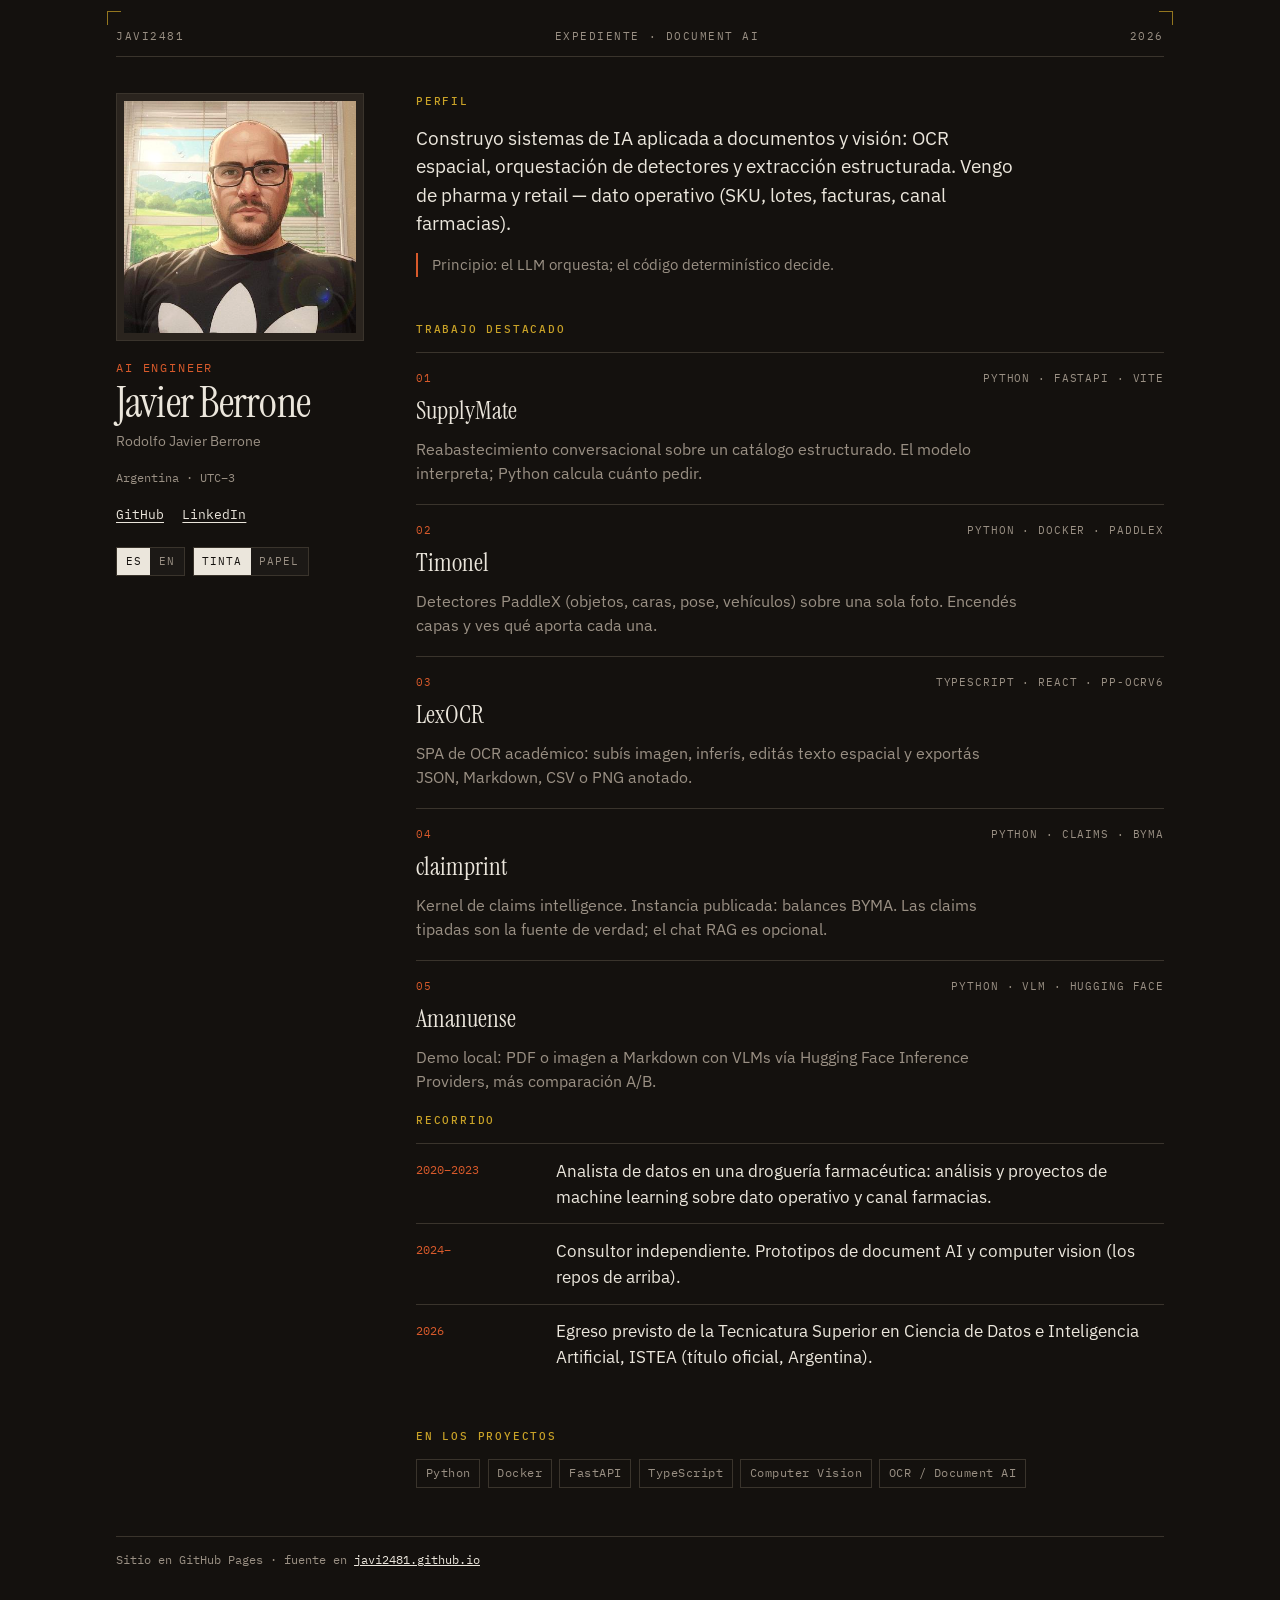
==== index.html @ 36942cd8 "Add personal GitHub Pages site from profile and pinned repos. Co-authored-by: Cursor <cursoragent@cu" ====
<!DOCTYPE html>
<html lang="es">
  <head>
    <meta charset="utf-8" />
    <meta name="viewport" content="width=device-width, initial-scale=1" />
    <title>Javier Berrone — AI Engineer</title>
    <meta
      name="description"
      content="AI Engineer orientado a document AI y visión. OCR espacial, orquestación de detectores, extracción estructurada. Background en pharma y retail. Argentina."
    />
    <meta name="theme-color" content="#14110e" />
    <link rel="canonical" href="https://javi2481.github.io/" />
    <link rel="icon" href="favicon.svg" type="image/svg+xml" />
    <link rel="apple-touch-icon" href="assets/avatar.jpg" />

    <meta property="og:type" content="profile" />
    <meta property="og:title" content="Javier Berrone — AI Engineer" />
    <meta
      property="og:description"
      content="Document AI, computer vision y sistemas aplicados. LLM orquesta, el código decide."
    />
    <meta property="og:url" content="https://javi2481.github.io/" />
    <meta property="og:image" content="https://avatars.githubusercontent.com/u/69852037?v=4" />
    <meta name="twitter:card" content="summary" />

    <link rel="preconnect" href="https://fonts.googleapis.com" />
    <link rel="preconnect" href="https://fonts.gstatic.com" crossorigin />
    <link
      href="https://fonts.googleapis.com/css2?family=IBM+Plex+Mono:wght@400;500&family=IBM+Plex+Sans:ital,wght@0,400;0,500;0,600;1,400&family=Instrument+Serif:ital@0;1&display=swap"
      rel="stylesheet"
    />
    <link rel="stylesheet" href="styles.css" />

    <script type="application/ld+json">
      {
        "@context": "https://schema.org",
        "@type": "Person",
        "name": "Rodolfo Javier Berrone",
        "alternateName": "Javier Berrone",
        "url": "https://javi2481.github.io/",
        "image": "https://avatars.githubusercontent.com/u/69852037?v=4",
        "jobTitle": "AI Engineer",
        "address": { "@type": "PostalAddress", "addressCountry": "AR" },
        "sameAs": [
          "https://github.com/javi2481",
          "https://www.linkedin.com/in/javier-berrone-872317b6/"
        ]
      }
    </script>
  </head>
  <body>
    <a class="skip" href="#trabajo" data-i18n="skip">Saltar al trabajo</a>

    <div class="sheet" data-page>
      <p class="running" aria-hidden="true">
        <span>JAVI2481</span>
        <span class="running-mid" data-i18n="running">expediente · document AI</span>
        <span>2026</span>
      </p>

      <div class="layout">
        <aside class="rail">
          <figure class="id-photo">
            <img
              src="assets/avatar.jpg"
              width="280"
              height="280"
              alt="Retrato de Javier Berrone"
            />
          </figure>

          <p class="kicker" data-i18n="kicker">AI Engineer</p>
          <h1 class="name">Javier Berrone</h1>
          <p class="legal">Rodolfo Javier Berrone</p>

          <p class="place">
            <span data-i18n="place">Argentina · UTC−3</span>
          </p>

          <nav class="links" aria-label="Contacto">
            <a rel="me" href="https://github.com/javi2481">GitHub</a>
            <a rel="me" href="https://www.linkedin.com/in/javier-berrone-872317b6/">LinkedIn</a>
          </nav>

          <div class="controls">
            <div class="seg" role="group" aria-label="Idioma">
              <button type="button" data-lang="es" aria-pressed="true">ES</button>
              <button type="button" data-lang="en" aria-pressed="false">EN</button>
            </div>
            <div class="seg" role="group" aria-label="Tema">
              <button type="button" data-set-theme="dark" aria-pressed="true" data-i18n="themeDark">Tinta</button>
              <button type="button" data-set-theme="light" aria-pressed="false" data-i18n="themeLight">Papel</button>
            </div>
          </div>
        </aside>

        <main>
          <section class="lede" aria-labelledby="lede-title">
            <h2 id="lede-title" class="section-label" data-i18n="aboutLabel">Perfil</h2>
            <p class="lede-text" data-i18n="lede">
              Construyo sistemas de IA aplicada a documentos y visión: OCR espacial,
              orquestación de detectores y extracción estructurada. Vengo de pharma y
              retail — dato operativo (SKU, lotes, facturas, canal farmacias).
            </p>
            <p class="principle" data-i18n="principle">
              Principio: el LLM orquesta; el código determinístico decide.
            </p>
          </section>

          <section id="trabajo" aria-labelledby="work-title">
            <h2 id="work-title" class="section-label" data-i18n="workLabel">Trabajo destacado</h2>
            <ul class="dockets">
              <li>
                <a class="docket" href="https://github.com/javi2481/SupplyMate">
                  <div class="docket-meta">
                    <span class="idx">01</span>
                    <span class="stack">Python · FastAPI · Vite</span>
                  </div>
                  <h3>SupplyMate</h3>
                  <p data-i18n="pSupply">
                    Reabastecimiento conversacional sobre un catálogo estructurado.
                    El modelo interpreta; Python calcula cuánto pedir.
                  </p>
                </a>
              </li>
              <li>
                <a class="docket" href="https://github.com/javi2481/timonel">
                  <div class="docket-meta">
                    <span class="idx">02</span>
                    <span class="stack">Python · Docker · PaddleX</span>
                  </div>
                  <h3>Timonel</h3>
                  <p data-i18n="pTimonel">
                    Detectores PaddleX (objetos, caras, pose, vehículos) sobre una sola
                    foto. Encendés capas y ves qué aporta cada una.
                  </p>
                </a>
              </li>
              <li>
                <a class="docket" href="https://github.com/javi2481/LexOCR">
                  <div class="docket-meta">
                    <span class="idx">03</span>
                    <span class="stack">TypeScript · React · PP-OCRv6</span>
                  </div>
                  <h3>LexOCR</h3>
                  <p data-i18n="pLex">
                    SPA de OCR académico: subís imagen, inferís, editás texto espacial
                    y exportás JSON, Markdown, CSV o PNG anotado.
                  </p>
                </a>
              </li>
              <li>
                <a class="docket" href="https://github.com/javi2481/claimprint">
                  <div class="docket-meta">
                    <span class="idx">04</span>
                    <span class="stack">Python · Claims · BYMA</span>
                  </div>
                  <h3>claimprint</h3>
                  <p data-i18n="pClaim">
                    Kernel de claims intelligence. Instancia publicada: balances BYMA.
                    Las claims tipadas son la fuente de verdad; el chat RAG es opcional.
                  </p>
                </a>
              </li>
              <li>
                <a class="docket" href="https://github.com/javi2481/Amanuense">
                  <div class="docket-meta">
                    <span class="idx">05</span>
                    <span class="stack">Python · VLM · Hugging Face</span>
                  </div>
                  <h3>Amanuense</h3>
                  <p data-i18n="pAmanuense">
                    Demo local: PDF o imagen a Markdown con VLMs vía Hugging Face
                    Inference Providers, más comparación A/B.
                  </p>
                </a>
              </li>
            </ul>
          </section>

          <section aria-labelledby="bg-title">
            <h2 id="bg-title" class="section-label" data-i18n="bgLabel">Recorrido</h2>
            <ol class="timeline">
              <li>
                <time>2020–2023</time>
                <p data-i18n="bg1">
                  Analista de datos en una droguería farmacéutica: análisis y proyectos
                  de machine learning sobre dato operativo y canal farmacias.
                </p>
              </li>
              <li>
                <time datetime="2024">2024–</time>
                <p data-i18n="bg2">
                  Consultor independiente. Prototipos de document AI y computer vision
                  (los repos de arriba).
                </p>
              </li>
              <li>
                <time datetime="2026-12">2026</time>
                <p data-i18n="bg3">
                  Egreso previsto de la Tecnicatura Superior en Ciencia de Datos e
                  Inteligencia Artificial, ISTEA (título oficial, Argentina).
                </p>
              </li>
            </ol>
          </section>

          <section aria-labelledby="skills-title">
            <h2 id="skills-title" class="section-label" data-i18n="skillsLabel">En los proyectos</h2>
            <ul class="skills">
              <li>Python</li>
              <li>Docker</li>
              <li>FastAPI</li>
              <li>TypeScript</li>
              <li>Computer Vision</li>
              <li>OCR / Document AI</li>
            </ul>
          </section>
        </main>
      </div>

      <footer class="colophon">
        <p>
          <span data-i18n="colophon">Sitio en GitHub Pages · fuente en</span>
          <a href="https://github.com/javi2481/javi2481.github.io">javi2481.github.io</a>
        </p>
      </footer>
    </div>

    <script src="script.js"></script>
  </body>
</html>
---- styles.css ----
:root {
  --bg: #14110e;
  --ink: #ebe6dc;
  --muted: #9a9084;
  --rule: #3a342c;
  --panel: #1c1916;
  --accent: #d85a2b;
  --gold: #c9a227;
  --focus: #e8d5a3;
  --photo-mat: #2a241e;
  --serif: "Instrument Serif", "Iowan Old Style", Georgia, serif;
  --sans: "IBM Plex Sans", "Segoe UI", sans-serif;
  --mono: "IBM Plex Mono", ui-monospace, monospace;
  --measure: 38rem;
  --rail: 15.5rem;
}

[data-theme="light"] {
  --bg: #efe6d4;
  --ink: #1a1612;
  --muted: #6a6158;
  --rule: #cbbba3;
  --panel: #f7f1e4;
  --accent: #b42318;
  --gold: #8a6b12;
  --focus: #1a1612;
  --photo-mat: #d9cdb6;
}

*,
*::before,
*::after {
  box-sizing: border-box;
}

html {
  scroll-behavior: smooth;
}

body {
  margin: 0;
  min-height: 100vh;
  background: var(--bg);
  color: var(--ink);
  font-family: var(--sans);
  font-size: 1.05rem;
  line-height: 1.55;
  -webkit-font-smoothing: antialiased;
}

a {
  color: inherit;
}

img {
  max-width: 100%;
  height: auto;
  display: block;
}

.skip {
  position: absolute;
  left: 0.75rem;
  top: -3rem;
  z-index: 20;
  padding: 0.4rem 0.7rem;
  background: var(--accent);
  color: #fff;
  text-decoration: none;
  font-family: var(--mono);
  font-size: 0.75rem;
}

.skip:focus {
  top: 0.75rem;
}

.sheet {
  position: relative;
  max-width: 68rem;
  margin: 0 auto;
  padding: 1.75rem 1.25rem 3rem;
}

.sheet::before,
.sheet::after {
  content: "";
  position: absolute;
  width: 14px;
  height: 14px;
  border: 1px solid var(--gold);
  pointer-events: none;
  opacity: 0.7;
}

.sheet::before {
  top: 0.7rem;
  left: 0.7rem;
  border-right: 0;
  border-bottom: 0;
}

.sheet::after {
  top: 0.7rem;
  right: 0.7rem;
  border-left: 0;
  border-bottom: 0;
}

.running {
  display: flex;
  justify-content: space-between;
  gap: 1rem;
  margin: 0 0 2.25rem;
  padding-bottom: 0.7rem;
  border-bottom: 1px solid var(--rule);
  font-family: var(--mono);
  font-size: 0.68rem;
  letter-spacing: 0.14em;
  text-transform: uppercase;
  color: var(--muted);
}

.running-mid {
  display: none;
}

@media (min-width: 640px) {
  .running-mid {
    display: inline;
  }
}

.layout {
  display: grid;
  gap: 2.5rem;
}

.rail {
  display: grid;
  grid-template-columns: 8rem minmax(0, 1fr);
  column-gap: 1rem;
  align-items: start;
}

.rail .id-photo {
  grid-column: 1;
  grid-row: 1 / 6;
  max-width: none;
  margin: 0;
}

.rail .kicker,
.rail .name,
.rail .legal,
.rail .place {
  grid-column: 2;
}

.rail .links,
.rail .controls {
  grid-column: 1 / -1;
}

@media (min-width: 880px) {
  .layout {
    grid-template-columns: var(--rail) minmax(0, 1fr);
    gap: 3.25rem;
    align-items: start;
  }

  .rail {
    display: block;
    position: sticky;
    top: 1.25rem;
  }

  .rail .id-photo {
    margin: 0 0 1.15rem;
  }
}

.id-photo {
  margin: 0 0 1.15rem;
  padding: 0.45rem;
  background: var(--photo-mat);
  border: 1px solid var(--rule);
}

.id-photo img {
  width: 100%;
  aspect-ratio: 1;
  object-fit: cover;
  filter: contrast(1.04);
}

.kicker {
  margin: 0 0 0.2rem;
  font-family: var(--mono);
  font-size: 0.72rem;
  letter-spacing: 0.16em;
  text-transform: uppercase;
  color: var(--accent);
}

.name {
  margin: 0;
  font-family: var(--serif);
  font-size: clamp(2.1rem, 4vw, 2.7rem);
  font-weight: 400;
  line-height: 1.05;
  letter-spacing: -0.02em;
}

.legal {
  margin: 0.35rem 0 0;
  color: var(--muted);
  font-size: 0.85rem;
}

.place {
  margin: 1rem 0 0;
  font-family: var(--mono);
  font-size: 0.78rem;
  color: var(--muted);
}

.links {
  display: flex;
  flex-wrap: wrap;
  gap: 0.85rem 1.15rem;
  margin-top: 1.1rem;
  font-family: var(--mono);
  font-size: 0.8rem;
}

.links a {
  text-underline-offset: 0.22em;
}

.links a:hover {
  color: var(--accent);
}

.controls {
  display: flex;
  flex-wrap: wrap;
  gap: 0.5rem;
  margin-top: 1.35rem;
}

.seg {
  display: inline-flex;
  border: 1px solid var(--rule);
  background: var(--panel);
}

.seg button {
  appearance: none;
  border: 0;
  background: transparent;
  color: var(--muted);
  font-family: var(--mono);
  font-size: 0.68rem;
  letter-spacing: 0.08em;
  text-transform: uppercase;
  padding: 0.4rem 0.55rem;
  cursor: pointer;
}

.seg button[aria-pressed="true"] {
  background: var(--ink);
  color: var(--bg);
}

.seg button:focus-visible,
.links a:focus-visible,
.docket:focus-visible,
.colophon a:focus-visible {
  outline: 2px solid var(--focus);
  outline-offset: 2px;
}

.section-label {
  margin: 0 0 0.85rem;
  font-family: var(--mono);
  font-size: 0.7rem;
  font-weight: 500;
  letter-spacing: 0.16em;
  text-transform: uppercase;
  color: var(--gold);
}

.lede {
  margin-bottom: 2.75rem;
}

.lede-text {
  margin: 0;
  max-width: var(--measure);
  font-size: 1.18rem;
  line-height: 1.5;
}

.principle {
  margin: 1rem 0 0;
  max-width: var(--measure);
  padding-left: 0.85rem;
  border-left: 2px solid var(--accent);
  color: var(--muted);
  font-size: 0.95rem;
}

.dockets {
  list-style: none;
  margin: 0;
  padding: 0;
  border-top: 1px solid var(--rule);
}

.dockets li + li {
  border-top: 1px solid var(--rule);
}

.docket {
  display: block;
  padding: 1.05rem 0 1.15rem;
  text-decoration: none;
}

.docket:hover h3 {
  color: var(--accent);
}

.docket-meta {
  display: flex;
  justify-content: space-between;
  gap: 1rem;
  font-family: var(--mono);
  font-size: 0.68rem;
  letter-spacing: 0.08em;
  text-transform: uppercase;
  color: var(--muted);
}

.idx {
  color: var(--accent);
}

.docket h3 {
  margin: 0.35rem 0 0.4rem;
  font-family: var(--serif);
  font-size: 1.55rem;
  font-weight: 400;
}

.docket p {
  margin: 0;
  max-width: var(--measure);
  color: var(--muted);
  font-size: 0.98rem;
}

.timeline {
  list-style: none;
  margin: 0 0 2.75rem;
  padding: 0;
}

.timeline li {
  display: grid;
  gap: 0.2rem 1.25rem;
  padding: 0.85rem 0;
  border-top: 1px solid var(--rule);
}

@media (min-width: 640px) {
  .timeline li {
    grid-template-columns: 7.5rem minmax(0, 1fr);
  }
}

.timeline time {
  font-family: var(--mono);
  font-size: 0.78rem;
  color: var(--accent);
  padding-top: 0.15rem;
}

.timeline p {
  margin: 0;
  max-width: var(--measure);
}

.skills {
  display: flex;
  flex-wrap: wrap;
  gap: 0.45rem;
  list-style: none;
  margin: 0;
  padding: 0;
}

.skills li {
  font-family: var(--mono);
  font-size: 0.75rem;
  letter-spacing: 0.04em;
  padding: 0.28rem 0.55rem;
  border: 1px solid var(--rule);
  color: var(--muted);
}

.colophon {
  margin-top: 3rem;
  padding-top: 0.85rem;
  border-top: 1px solid var(--rule);
  font-family: var(--mono);
  font-size: 0.72rem;
  color: var(--muted);
}

.colophon p {
  margin: 0;
}

.colophon a {
  color: var(--ink);
}

@media (prefers-reduced-motion: reduce) {
  html {
    scroll-behavior: auto;
  }

  .docket h3 {
    transition: none;
  }
}
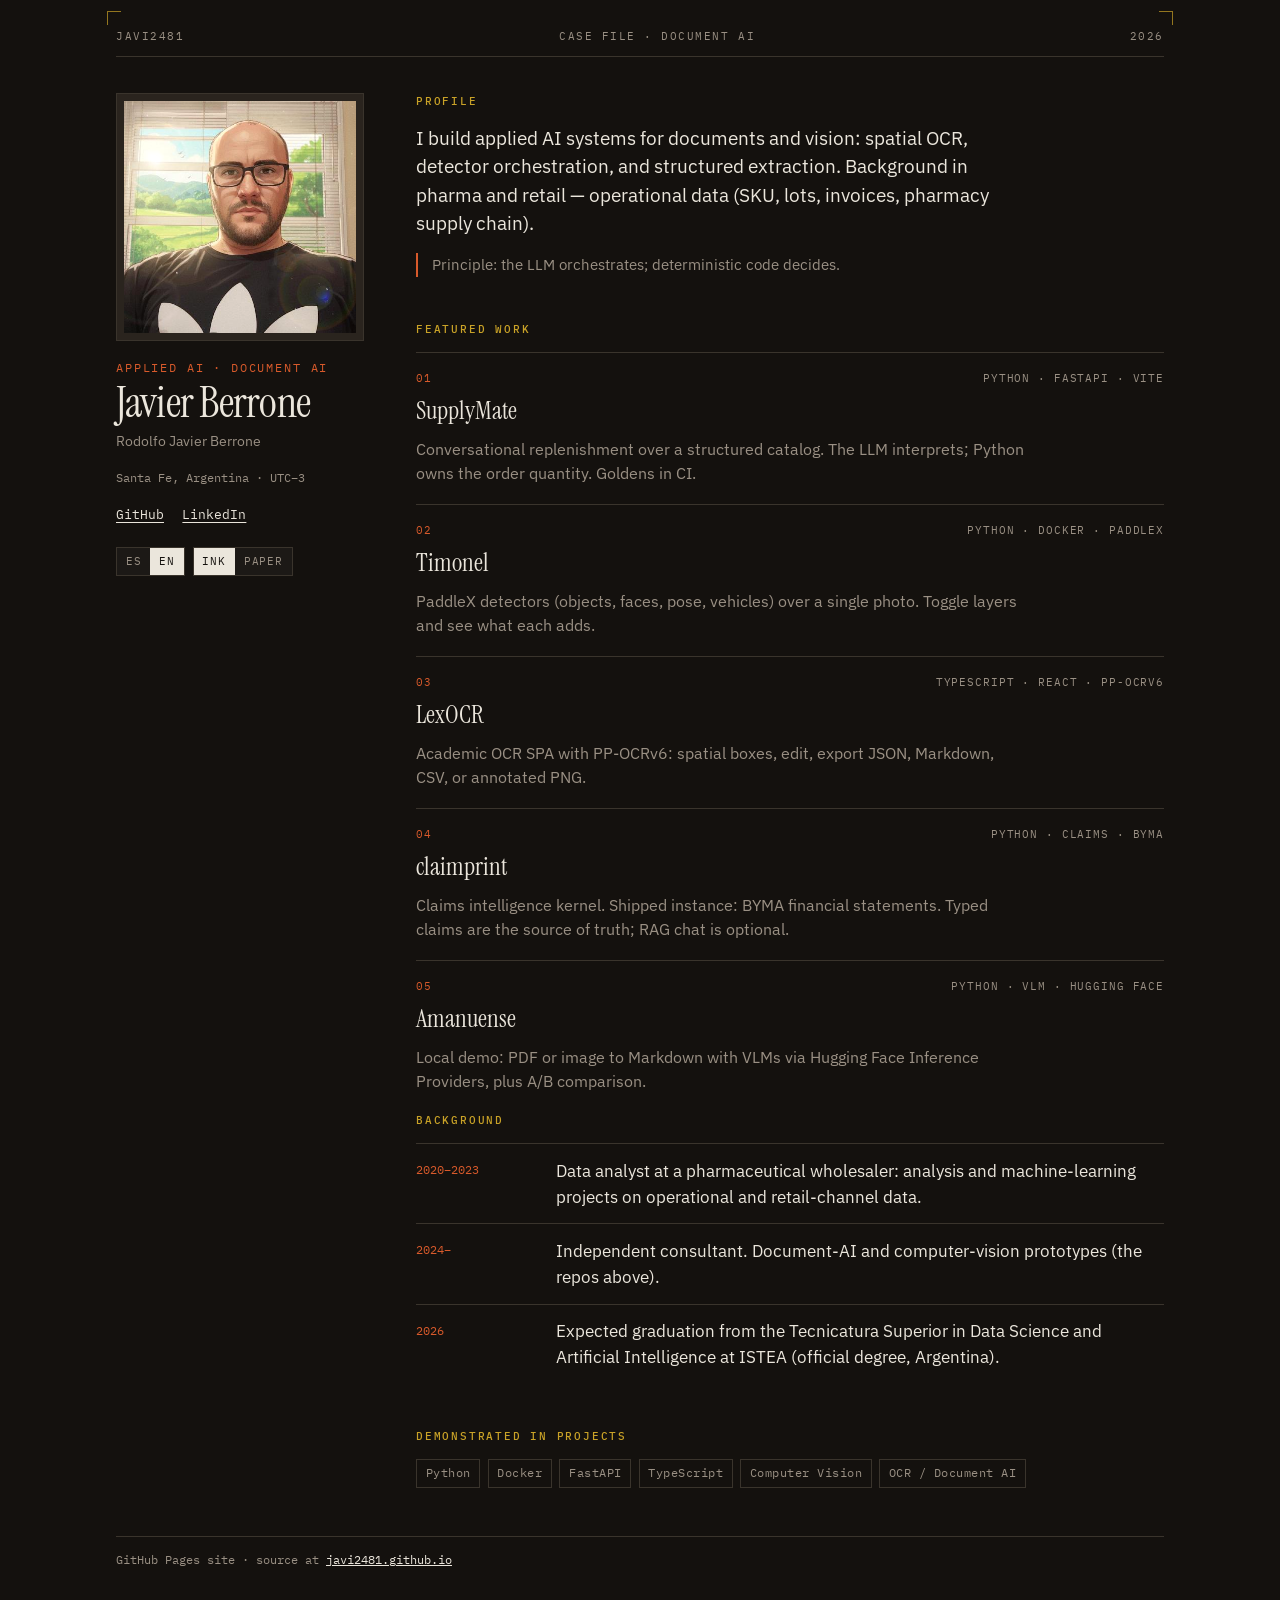
==== commit b6060725: "Default the site to English; keep ES as a toggle. Co-authored-by: Cursor <cursoragent@cursor.com>" ====
--- a/index.html
+++ b/index.html
@@ -1,12 +1,12 @@
 <!DOCTYPE html>
-<html lang="es">
+<html lang="en">
   <head>
     <meta charset="utf-8" />
     <meta name="viewport" content="width=device-width, initial-scale=1" />
-    <title>Javier Berrone — AI Engineer</title>
+    <title>Javier Berrone — Applied AI · Document AI</title>
     <meta
       name="description"
-      content="AI Engineer orientado a document AI y visión. OCR espacial, orquestación de detectores, extracción estructurada. Background en pharma y retail. Argentina."
+      content="Applied AI · Document AI / OCR. Spatial OCR, detector orchestration, structured extraction. Pharma and retail background. Argentina."
     />
     <meta name="theme-color" content="#14110e" />
     <link rel="canonical" href="https://javi2481.github.io/" />
@@ -14,10 +14,10 @@
     <link rel="apple-touch-icon" href="assets/avatar.jpg" />
 
     <meta property="og:type" content="profile" />
-    <meta property="og:title" content="Javier Berrone — AI Engineer" />
+    <meta property="og:title" content="Javier Berrone — Applied AI · Document AI" />
     <meta
       property="og:description"
-      content="Document AI, computer vision y sistemas aplicados. LLM orquesta, el código decide."
+      content="Document AI and computer vision. The LLM orchestrates; deterministic code decides."
     />
     <meta property="og:url" content="https://javi2481.github.io/" />
     <meta property="og:image" content="https://avatars.githubusercontent.com/u/69852037?v=4" />
@@ -39,22 +39,22 @@
         "alternateName": "Javier Berrone",
         "url": "https://javi2481.github.io/",
         "image": "https://avatars.githubusercontent.com/u/69852037?v=4",
-        "jobTitle": "AI Engineer",
+        "jobTitle": "Applied AI / Document AI",
         "address": { "@type": "PostalAddress", "addressCountry": "AR" },
         "sameAs": [
           "https://github.com/javi2481",
-          "https://www.linkedin.com/in/javier-berrone-872317b6/"
+          "https://www.linkedin.com/in/javier-berrone/"
         ]
       }
     </script>
   </head>
   <body>
-    <a class="skip" href="#trabajo" data-i18n="skip">Saltar al trabajo</a>
+    <a class="skip" href="#work" data-i18n="skip">Skip to work</a>
 
     <div class="sheet" data-page>
       <p class="running" aria-hidden="true">
         <span>JAVI2481</span>
-        <span class="running-mid" data-i18n="running">expediente · document AI</span>
+        <span class="running-mid" data-i18n="running">case file · document AI</span>
         <span>2026</span>
       </p>
 
@@ -65,50 +65,50 @@
               src="assets/avatar.jpg"
               width="280"
               height="280"
-              alt="Retrato de Javier Berrone"
+              alt="Portrait of Javier Berrone"
             />
           </figure>
 
-          <p class="kicker" data-i18n="kicker">AI Engineer</p>
+          <p class="kicker" data-i18n="kicker">Applied AI · Document AI</p>
           <h1 class="name">Javier Berrone</h1>
           <p class="legal">Rodolfo Javier Berrone</p>
 
           <p class="place">
-            <span data-i18n="place">Argentina · UTC−3</span>
+            <span data-i18n="place">Santa Fe, Argentina · UTC−3</span>
           </p>
 
-          <nav class="links" aria-label="Contacto">
+          <nav class="links" aria-label="Contact">
             <a rel="me" href="https://github.com/javi2481">GitHub</a>
-            <a rel="me" href="https://www.linkedin.com/in/javier-berrone-872317b6/">LinkedIn</a>
+            <a rel="me" href="https://www.linkedin.com/in/javier-berrone/">LinkedIn</a>
           </nav>
 
           <div class="controls">
-            <div class="seg" role="group" aria-label="Idioma">
-              <button type="button" data-lang="es" aria-pressed="true">ES</button>
-              <button type="button" data-lang="en" aria-pressed="false">EN</button>
+            <div class="seg" role="group" aria-label="Language">
+              <button type="button" data-lang="es" aria-pressed="false">ES</button>
+              <button type="button" data-lang="en" aria-pressed="true">EN</button>
             </div>
-            <div class="seg" role="group" aria-label="Tema">
-              <button type="button" data-set-theme="dark" aria-pressed="true" data-i18n="themeDark">Tinta</button>
-              <button type="button" data-set-theme="light" aria-pressed="false" data-i18n="themeLight">Papel</button>
+            <div class="seg" role="group" aria-label="Theme">
+              <button type="button" data-set-theme="dark" aria-pressed="true" data-i18n="themeDark">Ink</button>
+              <button type="button" data-set-theme="light" aria-pressed="false" data-i18n="themeLight">Paper</button>
             </div>
           </div>
         </aside>
 
         <main>
           <section class="lede" aria-labelledby="lede-title">
-            <h2 id="lede-title" class="section-label" data-i18n="aboutLabel">Perfil</h2>
+            <h2 id="lede-title" class="section-label" data-i18n="aboutLabel">Profile</h2>
             <p class="lede-text" data-i18n="lede">
-              Construyo sistemas de IA aplicada a documentos y visión: OCR espacial,
-              orquestación de detectores y extracción estructurada. Vengo de pharma y
-              retail — dato operativo (SKU, lotes, facturas, canal farmacias).
+              I build applied AI systems for documents and vision: spatial OCR,
+              detector orchestration, and structured extraction. Background in pharma
+              and retail — operational data (SKU, lots, invoices, pharmacy supply chain).
             </p>
             <p class="principle" data-i18n="principle">
-              Principio: el LLM orquesta; el código determinístico decide.
+              Principle: the LLM orchestrates; deterministic code decides.
             </p>
           </section>
 
-          <section id="trabajo" aria-labelledby="work-title">
-            <h2 id="work-title" class="section-label" data-i18n="workLabel">Trabajo destacado</h2>
+          <section id="work" aria-labelledby="work-title">
+            <h2 id="work-title" class="section-label" data-i18n="workLabel">Featured work</h2>
             <ul class="dockets">
               <li>
                 <a class="docket" href="https://github.com/javi2481/SupplyMate">
@@ -118,8 +118,8 @@
                   </div>
                   <h3>SupplyMate</h3>
                   <p data-i18n="pSupply">
-                    Reabastecimiento conversacional sobre un catálogo estructurado.
-                    El modelo interpreta; Python calcula cuánto pedir.
+                    Conversational replenishment over a structured catalog. The LLM
+                    interprets; Python owns the order quantity. Goldens in CI.
                   </p>
                 </a>
               </li>
@@ -131,8 +131,8 @@
                   </div>
                   <h3>Timonel</h3>
                   <p data-i18n="pTimonel">
-                    Detectores PaddleX (objetos, caras, pose, vehículos) sobre una sola
-                    foto. Encendés capas y ves qué aporta cada una.
+                    PaddleX detectors (objects, faces, pose, vehicles) over a single
+                    photo. Toggle layers and see what each adds.
                   </p>
                 </a>
               </li>
@@ -144,8 +144,8 @@
                   </div>
                   <h3>LexOCR</h3>
                   <p data-i18n="pLex">
-                    SPA de OCR académico: subís imagen, inferís, editás texto espacial
-                    y exportás JSON, Markdown, CSV o PNG anotado.
+                    Academic OCR SPA with PP-OCRv6: spatial boxes, edit, export JSON,
+                    Markdown, CSV, or annotated PNG.
                   </p>
                 </a>
               </li>
@@ -157,8 +157,8 @@
                   </div>
                   <h3>claimprint</h3>
                   <p data-i18n="pClaim">
-                    Kernel de claims intelligence. Instancia publicada: balances BYMA.
-                    Las claims tipadas son la fuente de verdad; el chat RAG es opcional.
+                    Claims intelligence kernel. Shipped instance: BYMA financial
+                    statements. Typed claims are the source of truth; RAG chat is optional.
                   </p>
                 </a>
               </li>
@@ -170,8 +170,8 @@
                   </div>
                   <h3>Amanuense</h3>
                   <p data-i18n="pAmanuense">
-                    Demo local: PDF o imagen a Markdown con VLMs vía Hugging Face
-                    Inference Providers, más comparación A/B.
+                    Local demo: PDF or image to Markdown with VLMs via Hugging Face
+                    Inference Providers, plus A/B comparison.
                   </p>
                 </a>
               </li>
@@ -179,34 +179,34 @@
           </section>
 
           <section aria-labelledby="bg-title">
-            <h2 id="bg-title" class="section-label" data-i18n="bgLabel">Recorrido</h2>
+            <h2 id="bg-title" class="section-label" data-i18n="bgLabel">Background</h2>
             <ol class="timeline">
               <li>
                 <time>2020–2023</time>
                 <p data-i18n="bg1">
-                  Analista de datos en una droguería farmacéutica: análisis y proyectos
-                  de machine learning sobre dato operativo y canal farmacias.
+                  Data analyst at a pharmaceutical wholesaler: analysis and
+                  machine-learning projects on operational and retail-channel data.
                 </p>
               </li>
               <li>
                 <time datetime="2024">2024–</time>
                 <p data-i18n="bg2">
-                  Consultor independiente. Prototipos de document AI y computer vision
-                  (los repos de arriba).
+                  Independent consultant. Document-AI and computer-vision prototypes
+                  (the repos above).
                 </p>
               </li>
               <li>
                 <time datetime="2026-12">2026</time>
                 <p data-i18n="bg3">
-                  Egreso previsto de la Tecnicatura Superior en Ciencia de Datos e
-                  Inteligencia Artificial, ISTEA (título oficial, Argentina).
+                  Expected graduation from the Tecnicatura Superior in Data Science
+                  and Artificial Intelligence at ISTEA (official degree, Argentina).
                 </p>
               </li>
             </ol>
           </section>
 
           <section aria-labelledby="skills-title">
-            <h2 id="skills-title" class="section-label" data-i18n="skillsLabel">En los proyectos</h2>
+            <h2 id="skills-title" class="section-label" data-i18n="skillsLabel">Demonstrated in projects</h2>
             <ul class="skills">
               <li>Python</li>
               <li>Docker</li>
@@ -221,7 +221,7 @@
 
       <footer class="colophon">
         <p>
-          <span data-i18n="colophon">Sitio en GitHub Pages · fuente en</span>
+          <span data-i18n="colophon">GitHub Pages site · source at</span>
           <a href="https://github.com/javi2481/javi2481.github.io">javi2481.github.io</a>
         </p>
       </footer>
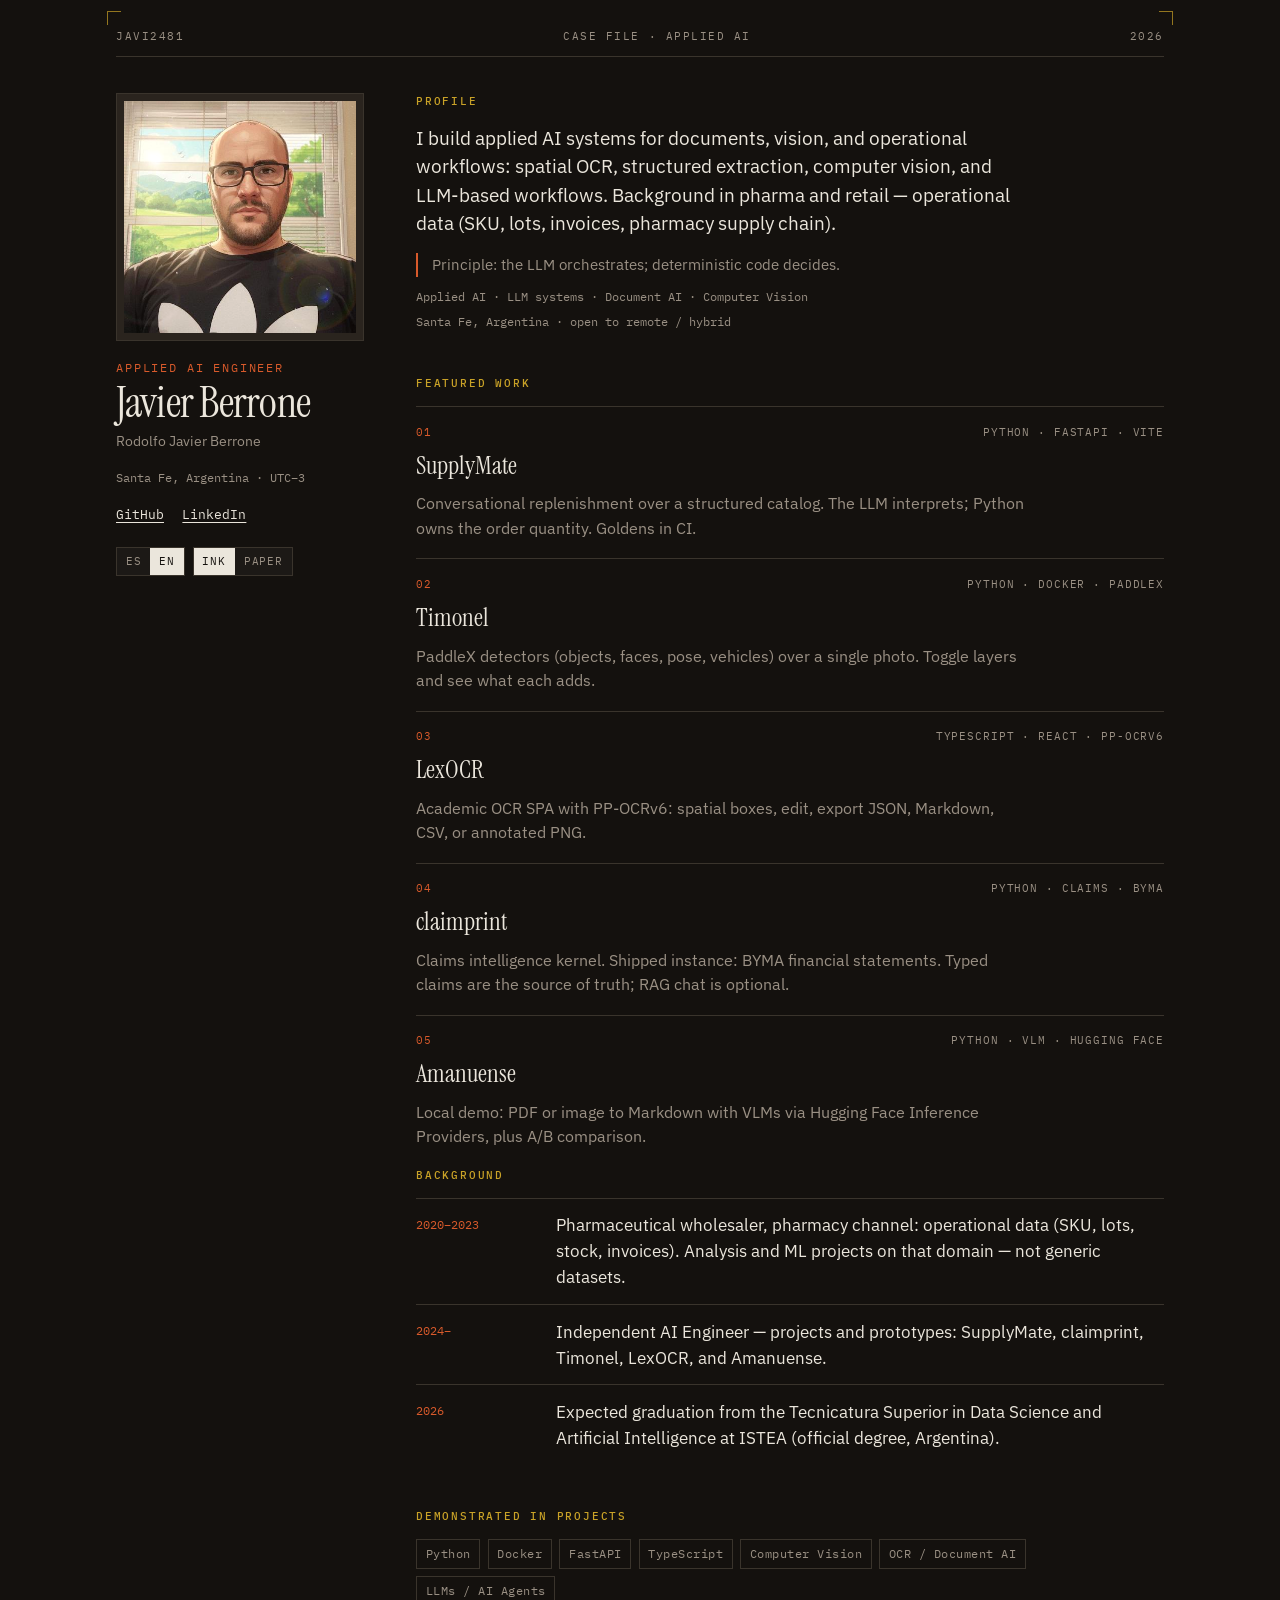
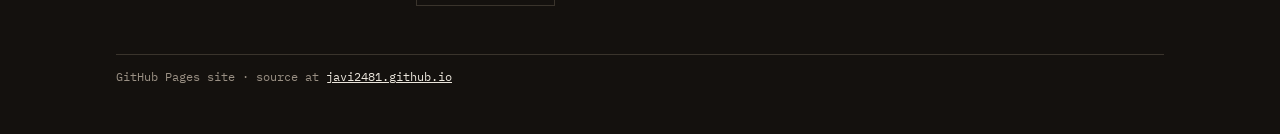
==== commit 16ed879b: "Position site as Applied AI Engineer with accurate timeline copy. Widen lede/META/OG beyond Document" ====
--- a/index.html
+++ b/index.html
@@ -3,10 +3,10 @@
   <head>
     <meta charset="utf-8" />
     <meta name="viewport" content="width=device-width, initial-scale=1" />
-    <title>Javier Berrone — Applied AI · Document AI</title>
+    <title>Javier Berrone — Applied AI</title>
     <meta
       name="description"
-      content="Applied AI · Document AI / OCR. Spatial OCR, detector orchestration, structured extraction. Pharma and retail background. Argentina."
+      content="Applied AI for documents, vision, and operations. OCR, computer vision, and LLM workflows. Pharma/retail. Santa Fe, Argentina."
     />
     <meta name="theme-color" content="#14110e" />
     <link rel="canonical" href="https://javi2481.github.io/" />
@@ -14,10 +14,10 @@
     <link rel="apple-touch-icon" href="assets/avatar.jpg" />
 
     <meta property="og:type" content="profile" />
-    <meta property="og:title" content="Javier Berrone — Applied AI · Document AI" />
+    <meta property="og:title" content="Javier Berrone — Applied AI" />
     <meta
       property="og:description"
-      content="Document AI and computer vision. The LLM orchestrates; deterministic code decides."
+      content="Applied AI for documents, vision, and operations. The LLM orchestrates; the code decides."
     />
     <meta property="og:url" content="https://javi2481.github.io/" />
     <meta property="og:image" content="https://avatars.githubusercontent.com/u/69852037?v=4" />
@@ -39,7 +39,7 @@
         "alternateName": "Javier Berrone",
         "url": "https://javi2481.github.io/",
         "image": "https://avatars.githubusercontent.com/u/69852037?v=4",
-        "jobTitle": "Applied AI / Document AI",
+        "jobTitle": "Applied AI Engineer",
         "address": { "@type": "PostalAddress", "addressCountry": "AR" },
         "sameAs": [
           "https://github.com/javi2481",
@@ -54,7 +54,7 @@
     <div class="sheet" data-page>
       <p class="running" aria-hidden="true">
         <span>JAVI2481</span>
-        <span class="running-mid" data-i18n="running">case file · document AI</span>
+        <span class="running-mid" data-i18n="running">case file · applied AI</span>
         <span>2026</span>
       </p>
 
@@ -69,7 +69,7 @@
             />
           </figure>
 
-          <p class="kicker" data-i18n="kicker">Applied AI · Document AI</p>
+          <p class="kicker" data-i18n="kicker">Applied AI Engineer</p>
           <h1 class="name">Javier Berrone</h1>
           <p class="legal">Rodolfo Javier Berrone</p>
 
@@ -98,12 +98,19 @@
           <section class="lede" aria-labelledby="lede-title">
             <h2 id="lede-title" class="section-label" data-i18n="aboutLabel">Profile</h2>
             <p class="lede-text" data-i18n="lede">
-              I build applied AI systems for documents and vision: spatial OCR,
-              detector orchestration, and structured extraction. Background in pharma
-              and retail — operational data (SKU, lots, invoices, pharmacy supply chain).
+              I build applied AI systems for documents, vision, and operational
+              workflows: spatial OCR, structured extraction, computer vision, and
+              LLM-based workflows. Background in pharma and retail — operational data
+              (SKU, lots, invoices, pharmacy supply chain).
             </p>
             <p class="principle" data-i18n="principle">
               Principle: the LLM orchestrates; deterministic code decides.
+            </p>
+            <p class="lede-focus" data-i18n="focus">
+              Applied AI · LLM systems · Document AI · Computer Vision
+            </p>
+            <p class="lede-target" data-i18n="target">
+              Santa Fe, Argentina · open to remote / hybrid
             </p>
           </section>
 
@@ -184,15 +191,16 @@
               <li>
                 <time>2020–2023</time>
                 <p data-i18n="bg1">
-                  Data analyst at a pharmaceutical wholesaler: analysis and
-                  machine-learning projects on operational and retail-channel data.
+                  Pharmaceutical wholesaler, pharmacy channel: operational data
+                  (SKU, lots, stock, invoices). Analysis and ML projects on that
+                  domain — not generic datasets.
                 </p>
               </li>
               <li>
                 <time datetime="2024">2024–</time>
                 <p data-i18n="bg2">
-                  Independent consultant. Document-AI and computer-vision prototypes
-                  (the repos above).
+                  Independent AI Engineer — projects and prototypes: SupplyMate,
+                  claimprint, Timonel, LexOCR, and Amanuense.
                 </p>
               </li>
               <li>
@@ -214,6 +222,7 @@
               <li>TypeScript</li>
               <li>Computer Vision</li>
               <li>OCR / Document AI</li>
+              <li>LLMs / AI Agents</li>
             </ul>
           </section>
         </main>
--- a/styles.css
+++ b/styles.css
@@ -311,6 +311,19 @@
   font-size: 0.95rem;
 }
 
+.lede-focus,
+.lede-target {
+  margin: 0.65rem 0 0;
+  max-width: var(--measure);
+  font-family: var(--mono);
+  font-size: 0.78rem;
+  color: var(--muted);
+}
+
+.lede-target {
+  margin-top: 0.35rem;
+}
+
 .dockets {
   list-style: none;
   margin: 0;
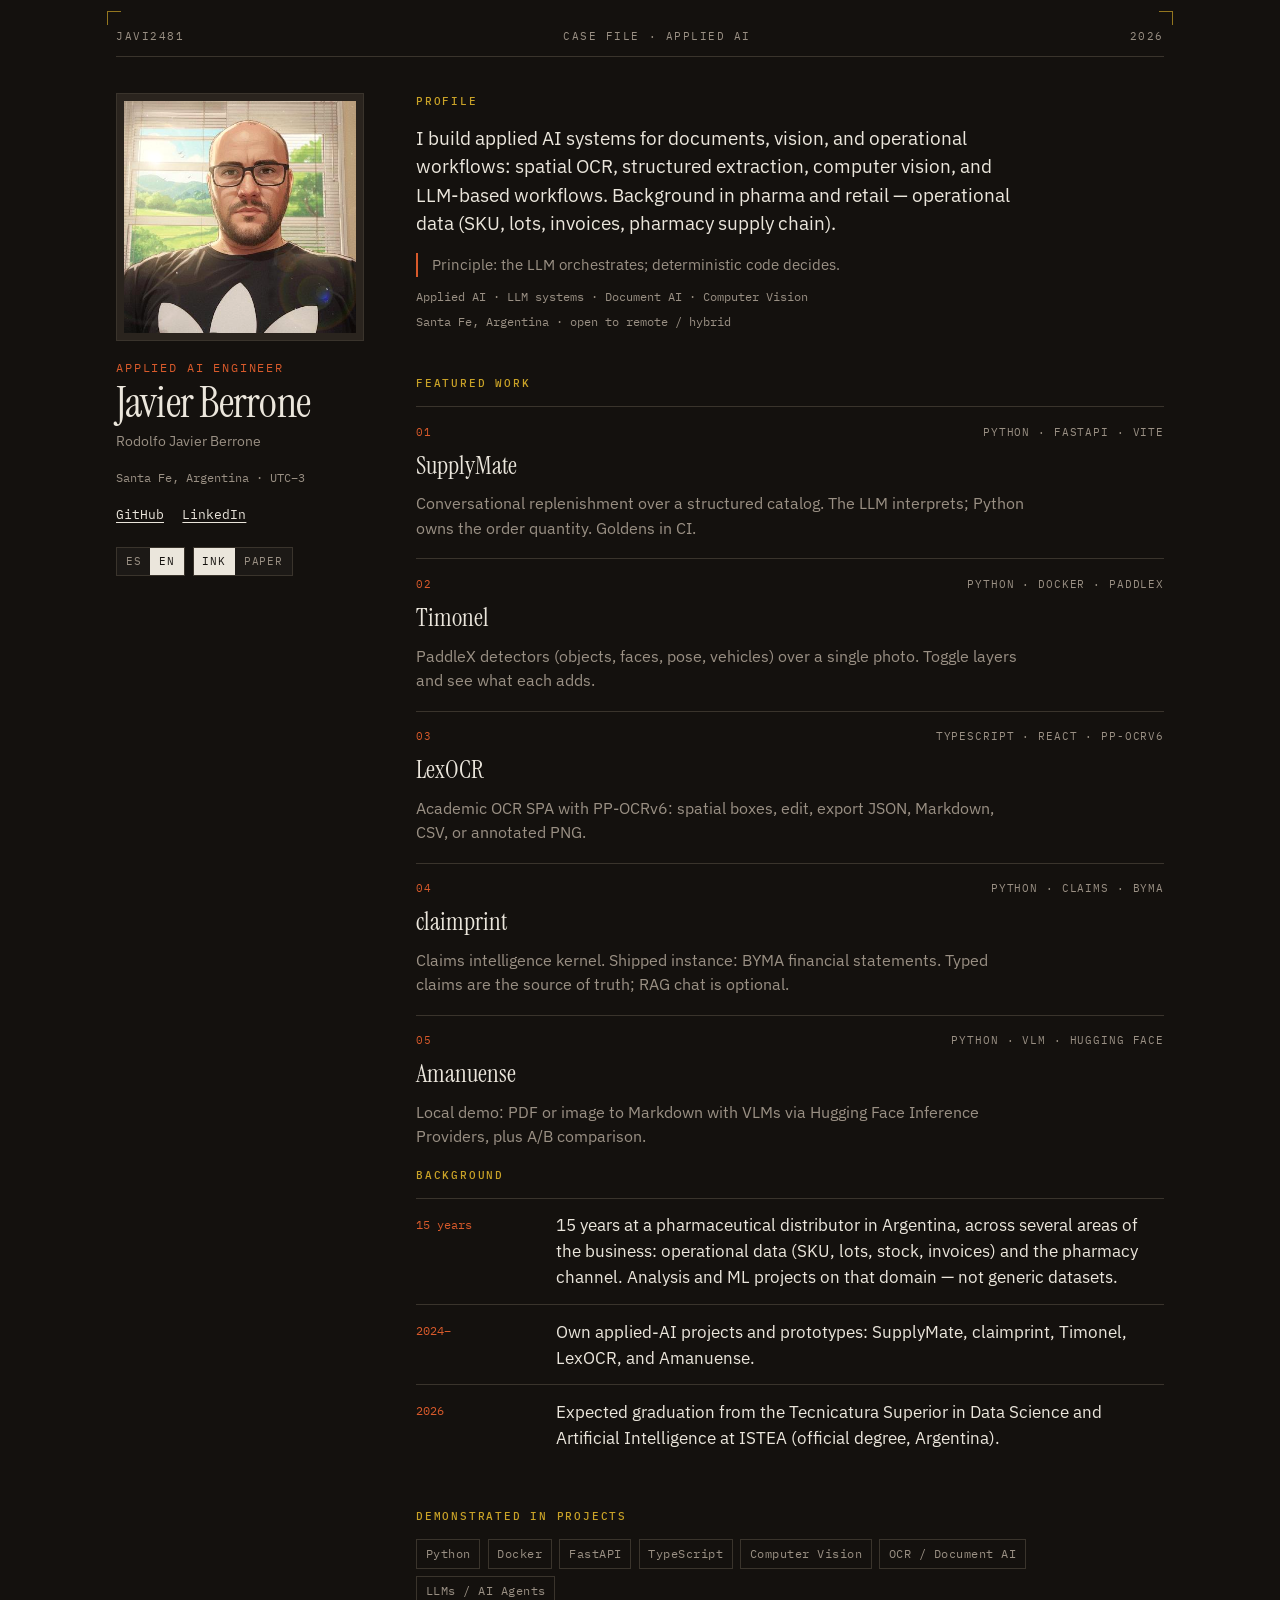
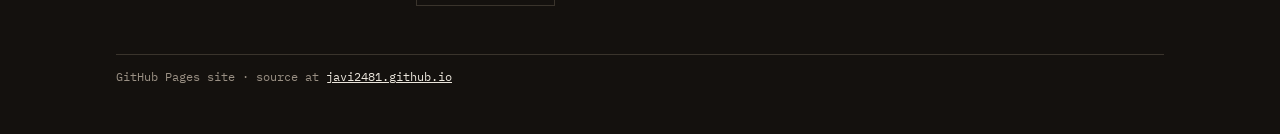
==== commit a58ad637: "Correct career timeline on personal site Co-Authored-By: Claude Opus 5.5 <noreply@anthropic.com> Cla" ====
--- a/index.html
+++ b/index.html
@@ -189,18 +189,19 @@
             <h2 id="bg-title" class="section-label" data-i18n="bgLabel">Background</h2>
             <ol class="timeline">
               <li>
-                <time>2020–2023</time>
+                <time>15 years</time>
                 <p data-i18n="bg1">
-                  Pharmaceutical wholesaler, pharmacy channel: operational data
-                  (SKU, lots, stock, invoices). Analysis and ML projects on that
-                  domain — not generic datasets.
+                  Pharmaceutical distributor in Argentina, across several areas of
+                  the business: operational data (SKU, lots, stock, invoices) and
+                  the pharmacy channel. Analysis and ML projects on that domain —
+                  not generic datasets.
                 </p>
               </li>
               <li>
                 <time datetime="2024">2024–</time>
                 <p data-i18n="bg2">
-                  Independent AI Engineer — projects and prototypes: SupplyMate,
-                  claimprint, Timonel, LexOCR, and Amanuense.
+                  Own applied-AI projects and prototypes: SupplyMate, claimprint,
+                  Timonel, LexOCR, and Amanuense.
                 </p>
               </li>
               <li>
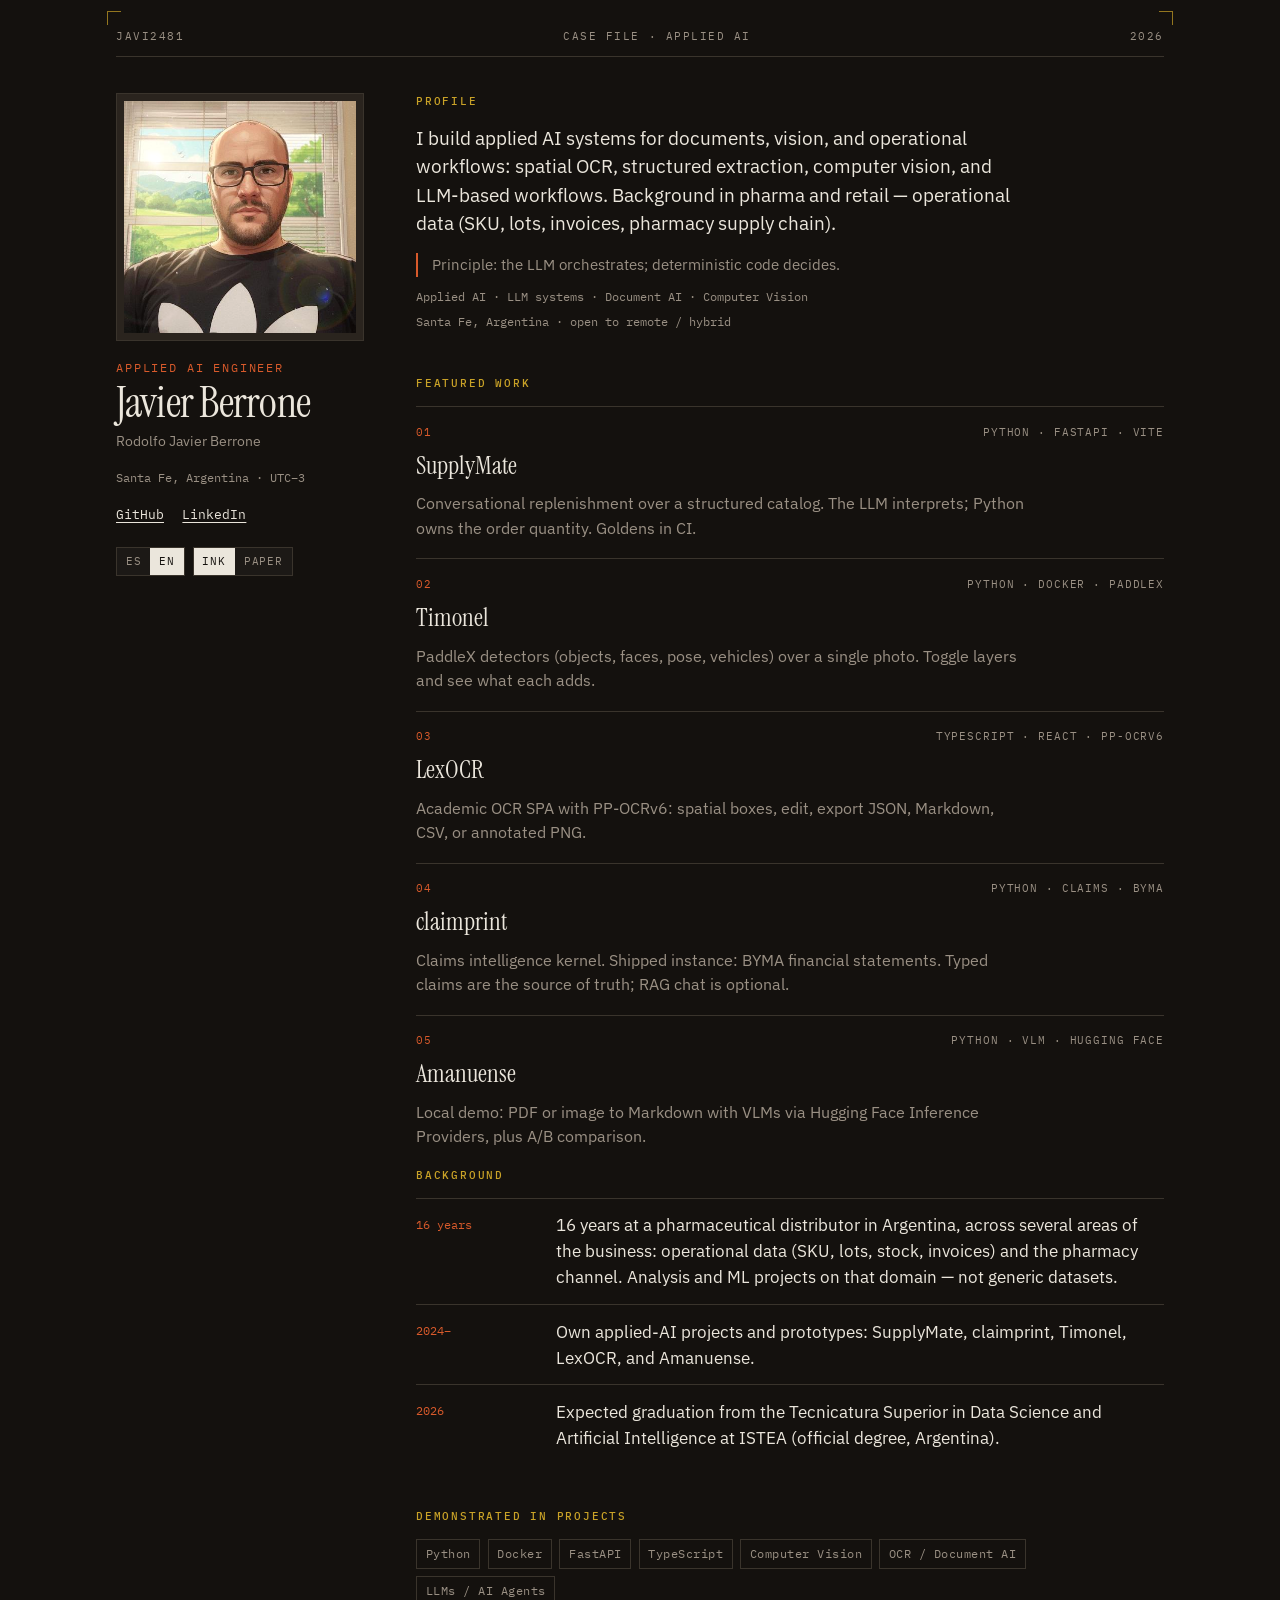
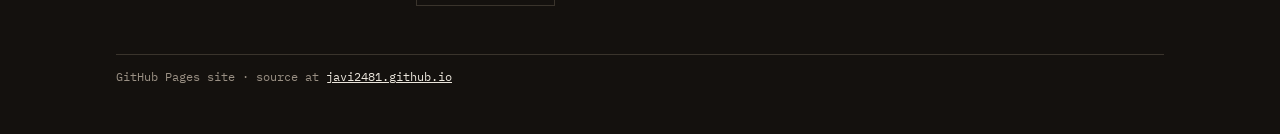
==== commit 62d3a3f6: "Update distributor experience to 16 years Co-Authored-By: Claude Opus 5.5 <noreply@anthropic.com> Cl" ====
--- a/index.html
+++ b/index.html
@@ -189,7 +189,7 @@
             <h2 id="bg-title" class="section-label" data-i18n="bgLabel">Background</h2>
             <ol class="timeline">
               <li>
-                <time>15 years</time>
+                <time>16 years</time>
                 <p data-i18n="bg1">
                   Pharmaceutical distributor in Argentina, across several areas of
                   the business: operational data (SKU, lots, stock, invoices) and
